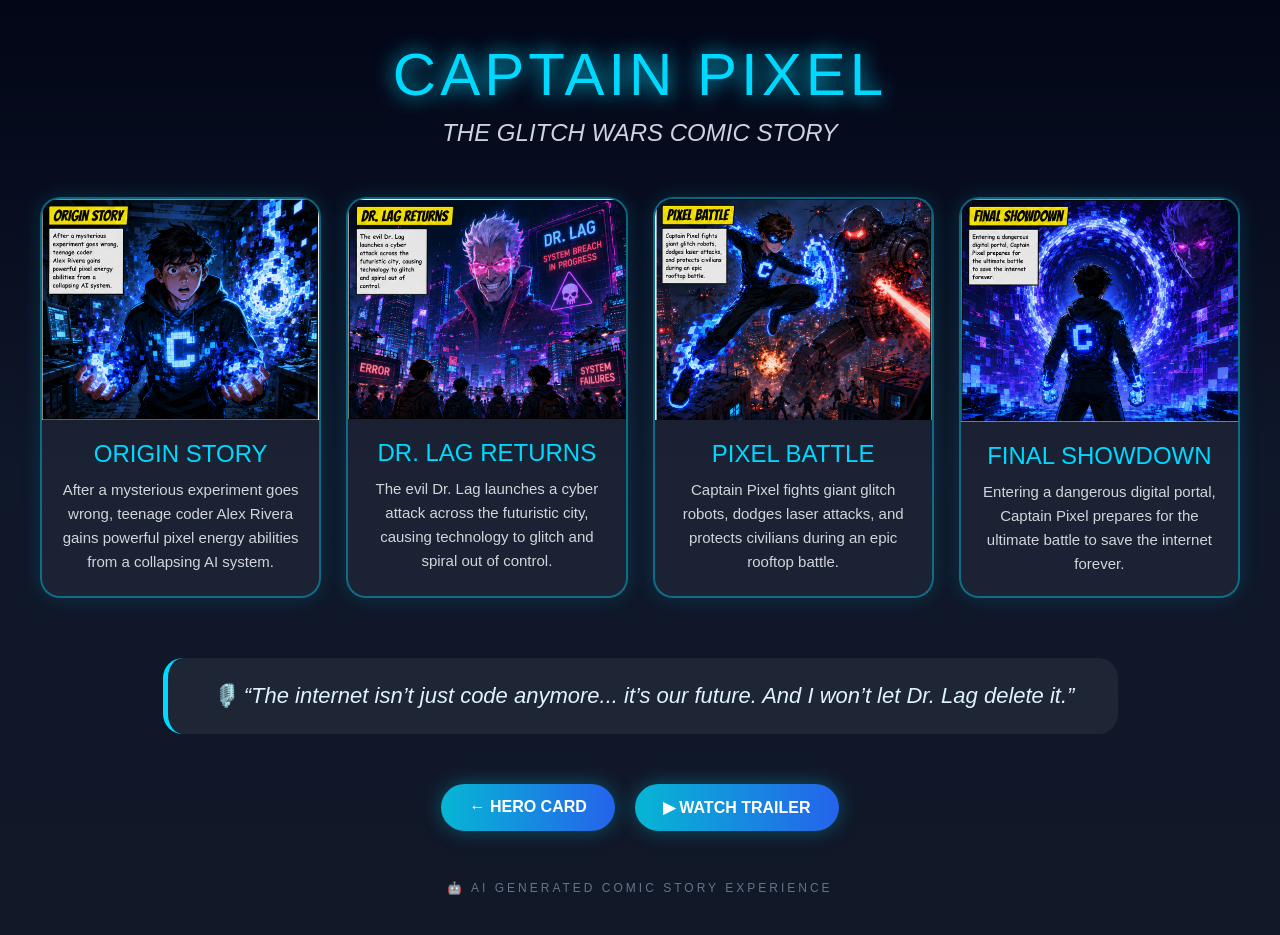
==== Superhero_project_demo/comic.html @ befc441c "Upload project demo" ====
<!DOCTYPE html>
<html lang="en">
<head>
    <meta charset="UTF-8">
    <meta name="viewport" content="width=device-width, initial-scale=1.0">
    <title>Captain Pixel Comic Story</title>

    <style>

        body {
            margin: 0;
            padding: 0;

            font-family: Arial, sans-serif;

            background:
            linear-gradient(
                to bottom,
                #020617,
                #0f172a,
                #111827
            );

            color: white;

            text-align: center;
        }

        .container {
            max-width: 1200px;

            margin: auto;

            padding: 40px 20px;
        }

        .title {
            font-size: 60px;

            color: #00d9ff;

            text-shadow:
            0 0 20px #00d9ff;

            margin-bottom: 10px;

            letter-spacing: 4px;
        }

        .subtitle {
            font-size: 24px;

            color: #cbd5e1;

            margin-bottom: 50px;

            font-style: italic;
        }

        .comic-grid {
            display: grid;

            grid-template-columns:
            repeat(auto-fit, minmax(280px, 1fr));

            gap: 25px;
        }

        .comic-panel {
            background:
            rgba(255,255,255,0.05);

            border:
            2px solid rgba(0,217,255,0.4);

            border-radius: 20px;

            overflow: hidden;

            box-shadow:
            0 0 20px rgba(0,217,255,0.15);

            transition: 0.3s ease;
        }

        .comic-panel:hover {
            transform:
            translateY(-5px)
            scale(1.02);

            box-shadow:
            0 0 30px rgba(0,217,255,0.35);
        }

        .comic-panel img {
            width: 100%;
            height: auto;
            display: block;
        }

        .panel-text {
            padding: 20px;
        }

        .panel-title {
            font-size: 24px;

            color: #00d9ff;

            margin-bottom: 10px;
        }

        .panel-description {
            color: #d1d5db;

            line-height: 1.6;

            font-size: 15px;
        }

        .quote-box {
            margin-top: 60px;

            background:
            rgba(255,255,255,0.06);

            border-left:
            5px solid #00d9ff;

            padding: 25px;

            border-radius: 20px;

            max-width: 900px;

            margin-left: auto;
            margin-right: auto;

            font-size: 22px;

            font-style: italic;

            color: #e0f2fe;
        }

        .nav-links {
            margin-top: 50px;

            display: flex;

            justify-content: center;

            gap: 20px;

            flex-wrap: wrap;
        }

        .nav-links a {
            text-decoration: none;

            color: white;

            padding: 14px 28px;

            border-radius: 999px;

            background:
            linear-gradient(
                90deg,
                #06b6d4,
                #2563eb
            );

            font-weight: bold;

            transition: 0.3s ease;

            box-shadow:
            0 0 20px rgba(0,217,255,0.3);
        }

        .nav-links a:hover {
            transform: scale(1.05);

            box-shadow:
            0 0 30px rgba(0,217,255,0.6);
        }

        .footer {
            margin-top: 50px;

            color: #64748b;

            font-size: 12px;

            letter-spacing: 3px;
        }

    </style>
</head>

<body>

    <div class="container">

        <!-- TITLE -->
        <div class="title">
            CAPTAIN PIXEL
        </div>

        <div class="subtitle">
            THE GLITCH WARS COMIC STORY
        </div>

        <!-- COMIC PANELS -->
        <div class="comic-grid">

            <!-- PANEL 1 -->
            <div class="comic-panel">

                <img src="images/originalstory.png"
                     alt="Captain Pixel discovers his powers">

                <div class="panel-text">

                    <div class="panel-title">
                        ORIGIN STORY
                    </div>

                    <div class="panel-description">
                        After a mysterious experiment goes wrong,
                        teenage coder Alex Rivera gains powerful
                        pixel energy abilities from a collapsing AI system.
                    </div>

                </div>

            </div>

            <!-- PANEL 2 -->
            <div class="comic-panel">

                <img src="images/Dr.LAG.png"
                     alt="Dr Lag attacks the city">

                <div class="panel-text">

                    <div class="panel-title">
                        DR. LAG RETURNS
                    </div>

                    <div class="panel-description">
                        The evil Dr. Lag launches a cyber attack
                        across the futuristic city, causing technology
                        to glitch and spiral out of control.
                    </div>

                </div>

            </div>

            <!-- PANEL 3 -->
            <div class="comic-panel">

                <img src="images/pixelbattle.png"
                     alt="Captain Pixel battles glitch robots">

                <div class="panel-text">

                    <div class="panel-title">
                        PIXEL BATTLE
                    </div>

                    <div class="panel-description">
                        Captain Pixel fights giant glitch robots,
                        dodges laser attacks, and protects civilians
                        during an epic rooftop battle.
                    </div>

                </div>

            </div>

            <!-- PANEL 4 -->
            <div class="comic-panel">

                <img src="images/finalshowdown.png"
                     alt="Captain Pixel enters portal">

                <div class="panel-text">

                    <div class="panel-title">
                        FINAL SHOWDOWN
                    </div>

                    <div class="panel-description">
                        Entering a dangerous digital portal,
                        Captain Pixel prepares for the ultimate
                        battle to save the internet forever.
                    </div>

                </div>

            </div>

        </div>

        <!-- QUOTE -->
        <div class="quote-box">

            🎙️ “The internet isn’t just code anymore...
            it’s our future. And I won’t let Dr. Lag delete it.”

        </div>

        <!-- NAVIGATION -->
        <div class="nav-links">

            <a href="index.html">
                ← HERO CARD
            </a>

            <a href="trailer.html">
                ▶ WATCH TRAILER
            </a>

        </div>

        <!-- FOOTER -->
        <div class="footer">
            🤖 AI GENERATED COMIC STORY EXPERIENCE
        </div>

    </div>

</body>
</html>
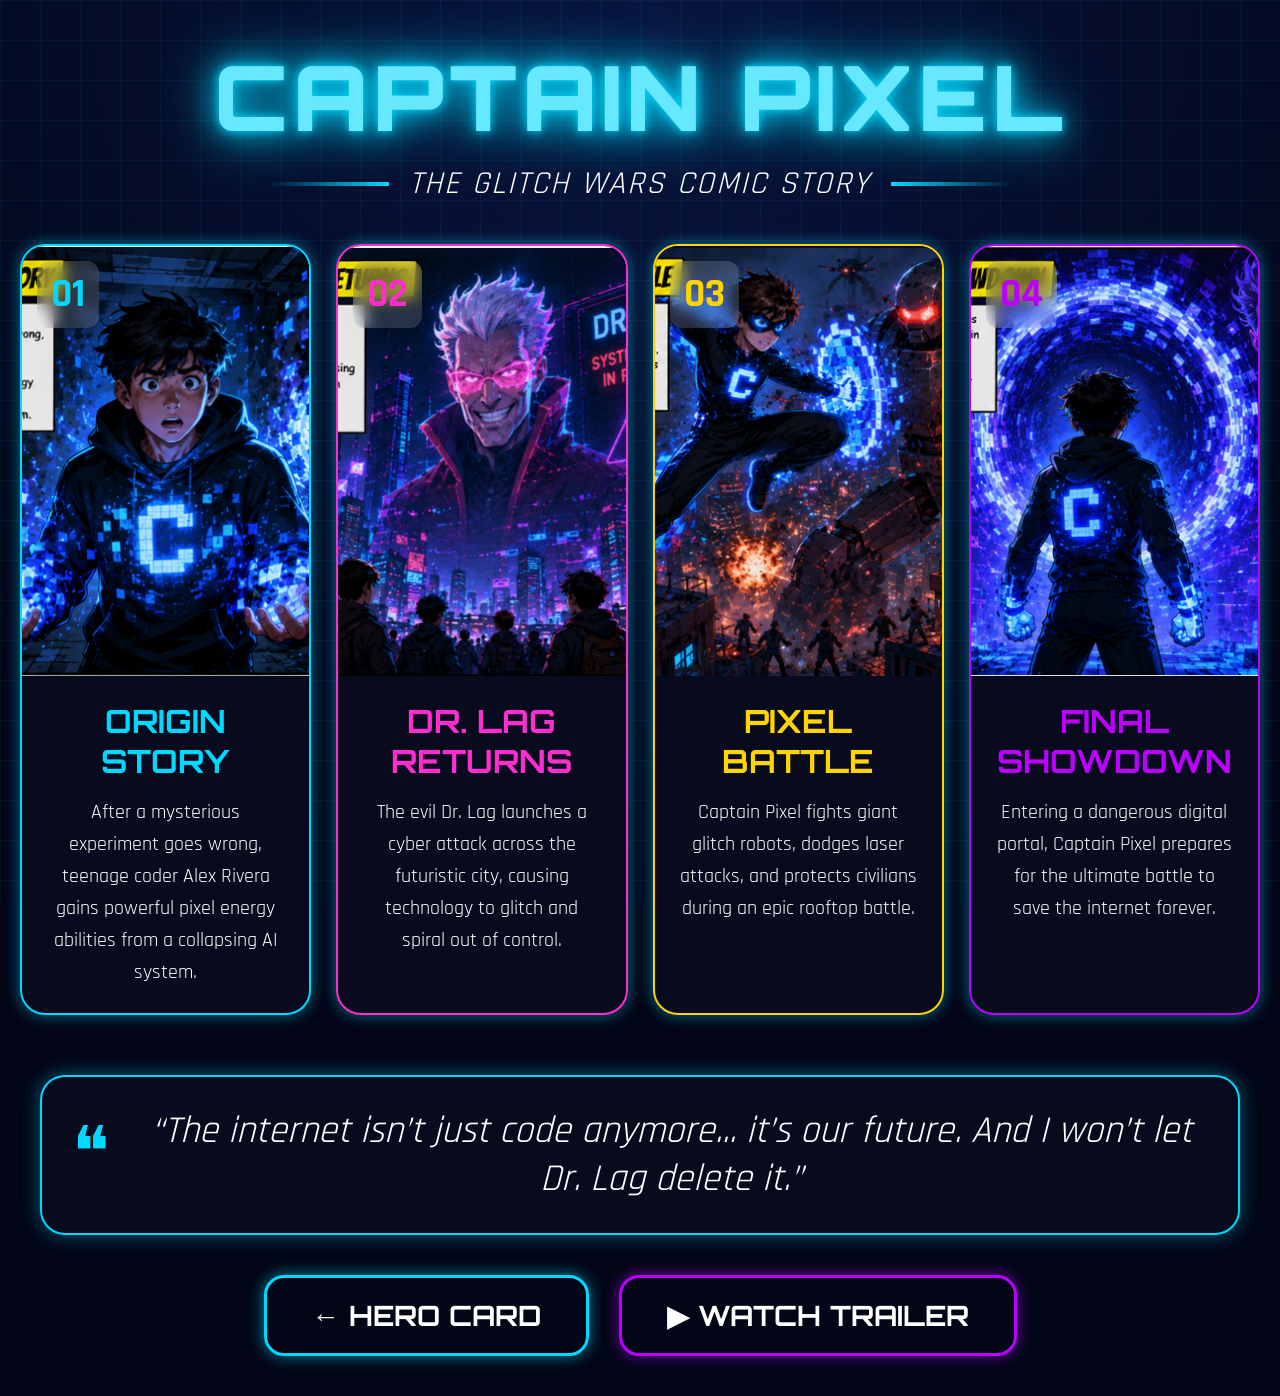
==== commit 76be03c9: "Update comic.html" ====
--- a/Superhero_project_demo/comic.html
+++ b/Superhero_project_demo/comic.html
@@ -1,337 +1,539 @@
 <!DOCTYPE html>
 <html lang="en">
 <head>
-    <meta charset="UTF-8">
-    <meta name="viewport" content="width=device-width, initial-scale=1.0">
-    <title>Captain Pixel Comic Story</title>
-
-    <style>
-
-        body {
-            margin: 0;
-            padding: 0;
-
-            font-family: Arial, sans-serif;
-
-            background:
-            linear-gradient(
-                to bottom,
-                #020617,
-                #0f172a,
-                #111827
-            );
-
-            color: white;
-
-            text-align: center;
-        }
-
-        .container {
-            max-width: 1200px;
-
-            margin: auto;
-
-            padding: 40px 20px;
-        }
-
-        .title {
-            font-size: 60px;
-
-            color: #00d9ff;
-
-            text-shadow:
-            0 0 20px #00d9ff;
-
-            margin-bottom: 10px;
-
-            letter-spacing: 4px;
-        }
-
-        .subtitle {
-            font-size: 24px;
-
-            color: #cbd5e1;
-
-            margin-bottom: 50px;
-
-            font-style: italic;
-        }
-
-        .comic-grid {
-            display: grid;
-
-            grid-template-columns:
-            repeat(auto-fit, minmax(280px, 1fr));
-
-            gap: 25px;
-        }
-
-        .comic-panel {
-            background:
-            rgba(255,255,255,0.05);
-
-            border:
-            2px solid rgba(0,217,255,0.4);
-
-            border-radius: 20px;
-
-            overflow: hidden;
-
-            box-shadow:
-            0 0 20px rgba(0,217,255,0.15);
-
-            transition: 0.3s ease;
-        }
-
-        .comic-panel:hover {
-            transform:
-            translateY(-5px)
-            scale(1.02);
-
-            box-shadow:
-            0 0 30px rgba(0,217,255,0.35);
-        }
-
-        .comic-panel img {
-            width: 100%;
-            height: auto;
-            display: block;
-        }
-
-        .panel-text {
-            padding: 20px;
-        }
-
-        .panel-title {
-            font-size: 24px;
-
-            color: #00d9ff;
-
-            margin-bottom: 10px;
-        }
-
-        .panel-description {
-            color: #d1d5db;
-
-            line-height: 1.6;
-
-            font-size: 15px;
-        }
-
-        .quote-box {
-            margin-top: 60px;
-
-            background:
-            rgba(255,255,255,0.06);
-
-            border-left:
-            5px solid #00d9ff;
-
-            padding: 25px;
-
-            border-radius: 20px;
-
-            max-width: 900px;
-
-            margin-left: auto;
-            margin-right: auto;
-
-            font-size: 22px;
-
-            font-style: italic;
-
-            color: #e0f2fe;
-        }
-
-        .nav-links {
-            margin-top: 50px;
-
-            display: flex;
-
-            justify-content: center;
-
-            gap: 20px;
-
-            flex-wrap: wrap;
-        }
-
-        .nav-links a {
-            text-decoration: none;
-
-            color: white;
-
-            padding: 14px 28px;
-
-            border-radius: 999px;
-
-            background:
-            linear-gradient(
-                90deg,
-                #06b6d4,
-                #2563eb
-            );
-
-            font-weight: bold;
-
-            transition: 0.3s ease;
-
-            box-shadow:
-            0 0 20px rgba(0,217,255,0.3);
-        }
-
-        .nav-links a:hover {
-            transform: scale(1.05);
-
-            box-shadow:
-            0 0 30px rgba(0,217,255,0.6);
-        }
-
-        .footer {
-            margin-top: 50px;
-
-            color: #64748b;
-
-            font-size: 12px;
-
-            letter-spacing: 3px;
-        }
-
-    </style>
+<meta charset="UTF-8">
+<meta name="viewport" content="width=device-width, initial-scale=1.0">
+
+<title>Captain Pixel Comic Story</title>
+
+<link rel="preconnect" href="https://fonts.googleapis.com">
+<link rel="preconnect" href="https://fonts.gstatic.com" crossorigin>
+
+<link href="https://fonts.googleapis.com/css2?family=Orbitron:wght@400;700;900&family=Rajdhani:wght@400;600;700&display=swap" rel="stylesheet">
+
+<style>
+
+*{
+    margin:0;
+    padding:0;
+    box-sizing:border-box;
+}
+
+body{
+
+    font-family:'Rajdhani',sans-serif;
+
+    background:
+    radial-gradient(circle at top,#091540,#020617 60%);
+
+    color:white;
+
+    min-height:100vh;
+
+    overflow-x:hidden;
+
+    padding:40px 20px;
+}
+
+/* glowing background squares */
+
+body::before{
+
+    content:"";
+
+    position:fixed;
+
+    inset:0;
+
+    background-image:
+    linear-gradient(rgba(0,255,255,0.05) 1px, transparent 1px),
+    linear-gradient(90deg, rgba(0,255,255,0.05) 1px, transparent 1px);
+
+    background-size:40px 40px;
+
+    pointer-events:none;
+}
+
+/* container */
+
+.container{
+
+    max-width:1500px;
+
+    margin:auto;
+
+    text-align:center;
+}
+
+/* title */
+
+.main-title{
+
+    font-family:'Orbitron',sans-serif;
+
+    font-size:90px;
+
+    font-weight:900;
+
+    color:#67e8ff;
+
+    text-shadow:
+    0 0 10px #00d9ff,
+    0 0 30px #00d9ff,
+    0 0 60px #00d9ff;
+
+    letter-spacing:5px;
+
+    margin-bottom:10px;
+}
+
+.subtitle{
+
+    display:flex;
+
+    align-items:center;
+
+    justify-content:center;
+
+    gap:20px;
+
+    margin-bottom:40px;
+
+    color:white;
+
+    font-style:italic;
+
+    font-size:32px;
+
+    letter-spacing:2px;
+}
+
+.subtitle::before,
+.subtitle::after{
+
+    content:"";
+
+    width:120px;
+
+    height:4px;
+
+    background:linear-gradient(to right,transparent,#00d9ff);
+}
+
+.subtitle::after{
+
+    background:linear-gradient(to left,transparent,#00d9ff);
+}
+
+/* comic grid */
+
+.comic-grid{
+
+    display:grid;
+
+    grid-template-columns:repeat(4,1fr);
+
+    gap:25px;
+
+    margin-top:30px;
+}
+
+/* panels */
+
+.panel{
+
+    background:rgba(8,12,30,0.95);
+
+    border-radius:25px;
+
+    overflow:hidden;
+
+    position:relative;
+
+    transition:0.3s;
+
+    border:2px solid #00d9ff;
+
+    box-shadow:
+    0 0 15px rgba(0,217,255,0.5);
+}
+
+.panel:hover{
+
+    transform:translateY(-10px) scale(1.02);
+
+    box-shadow:
+    0 0 25px rgba(0,217,255,0.9);
+}
+
+/* panel number */
+
+.panel-number{
+
+    position:absolute;
+
+    top:15px;
+
+    left:15px;
+
+    background:rgba(255,255,255,0.15);
+
+    backdrop-filter:blur(8px);
+
+    padding:8px 14px;
+
+    border-radius:12px;
+
+    font-size:40px;
+
+    font-weight:700;
+
+    z-index:2;
+}
+
+/* image */
+
+.panel img{
+
+    width:100%;
+
+    height:430px;
+
+    object-fit:cover;
+
+    display:block;
+}
+
+/* content */
+
+.panel-content{
+
+    padding:25px;
+}
+
+.panel-title{
+
+    font-family:'Orbitron',sans-serif;
+
+    font-size:32px;
+
+    margin-bottom:15px;
+
+    text-transform:uppercase;
+}
+
+.panel p{
+
+    font-size:20px;
+
+    line-height:1.6;
+}
+
+/* colors */
+
+.blue{
+    border-color:#00d9ff;
+}
+
+.blue .panel-title,
+.blue .panel-number{
+    color:#00d9ff;
+}
+
+.pink{
+    border-color:#ff2dcf;
+}
+
+.pink .panel-title,
+.pink .panel-number{
+    color:#ff2dcf;
+}
+
+.yellow{
+    border-color:#ffd500;
+}
+
+.yellow .panel-title,
+.yellow .panel-number{
+    color:#ffd500;
+}
+
+.purple{
+    border-color:#bb00ff;
+}
+
+.purple .panel-title,
+.purple .panel-number{
+    color:#bb00ff;
+}
+
+/* quote */
+
+.quote-box{
+
+    margin:60px auto 40px;
+
+    max-width:1200px;
+
+    border:2px solid #00d9ff;
+
+    border-radius:25px;
+
+    padding:30px;
+
+    background:rgba(8,12,30,0.9);
+
+    display:flex;
+
+    align-items:center;
+
+    justify-content:center;
+
+    gap:25px;
+
+    box-shadow:
+    0 0 20px rgba(0,217,255,0.4);
+}
+
+.quote-icon{
+
+    font-size:70px;
+
+    color:#00d9ff;
+}
+
+.quote-text{
+
+    font-size:38px;
+
+    font-style:italic;
+
+    color:white;
+}
+
+/* buttons */
+
+.buttons{
+
+    display:flex;
+
+    justify-content:center;
+
+    gap:30px;
+
+    margin-top:20px;
+}
+
+.btn{
+
+    text-decoration:none;
+
+    color:white;
+
+    font-size:28px;
+
+    font-weight:700;
+
+    padding:20px 45px;
+
+    border-radius:20px;
+
+    transition:0.3s;
+
+    font-family:'Orbitron',sans-serif;
+}
+
+.btn-blue{
+
+    border:3px solid #00d9ff;
+
+    box-shadow:0 0 15px rgba(0,217,255,0.6);
+}
+
+.btn-purple{
+
+    border:3px solid #bb00ff;
+
+    box-shadow:0 0 15px rgba(187,0,255,0.6);
+}
+
+.btn:hover{
+
+    transform:scale(1.05);
+
+    box-shadow:
+    0 0 30px rgba(255,255,255,0.8);
+}
+
+/* responsive */
+
+@media(max-width:1200px){
+
+    .comic-grid{
+
+        grid-template-columns:repeat(2,1fr);
+    }
+
+    .main-title{
+
+        font-size:60px;
+    }
+}
+
+@media(max-width:700px){
+
+    .comic-grid{
+
+        grid-template-columns:1fr;
+    }
+
+    .main-title{
+
+        font-size:42px;
+    }
+
+    .subtitle{
+
+        font-size:18px;
+    }
+
+    .buttons{
+
+        flex-direction:column;
+    }
+
+    .quote-text{
+
+        font-size:24px;
+    }
+  
+}
+
+</style>
 </head>
 
 <body>
 
-    <div class="container">
-
-        <!-- TITLE -->
-        <div class="title">
-            CAPTAIN PIXEL
+<div class="container">
+
+    <h1 class="main-title">CAPTAIN PIXEL</h1>
+
+    <div class="subtitle">
+        THE GLITCH WARS COMIC STORY
+    </div>
+
+    <div class="comic-grid">
+
+        <!-- panel 1 -->
+
+        <div class="panel blue">
+
+            <div class="panel-number">01</div>
+
+            <img src="images/originalstory.png">
+
+            <div class="panel-content">
+
+                <h2 class="panel-title">ORIGIN STORY</h2>
+
+                <p>
+                    After a mysterious experiment goes wrong, teenage coder Alex Rivera gains powerful pixel energy abilities from a collapsing AI system.
+                </p>
+
+            </div>
+
         </div>
 
-        <div class="subtitle">
-            THE GLITCH WARS COMIC STORY
+        <!-- panel 2 -->
+
+        <div class="panel pink">
+
+            <div class="panel-number">02</div>
+
+            <img src="images/Dr.LAG.png">
+
+            <div class="panel-content">
+
+                <h2 class="panel-title">DR. LAG RETURNS</h2>
+
+                <p>
+                    The evil Dr. Lag launches a cyber attack across the futuristic city, causing technology to glitch and spiral out of control.
+                </p>
+
+            </div>
+
         </div>
 
-        <!-- COMIC PANELS -->
-        <div class="comic-grid">
-
-            <!-- PANEL 1 -->
-            <div class="comic-panel">
-
-                <img src="images/originalstory.png"
-                     alt="Captain Pixel discovers his powers">
-
-                <div class="panel-text">
-
-                    <div class="panel-title">
-                        ORIGIN STORY
-                    </div>
-
-                    <div class="panel-description">
-                        After a mysterious experiment goes wrong,
-                        teenage coder Alex Rivera gains powerful
-                        pixel energy abilities from a collapsing AI system.
-                    </div>
-
-                </div>
+        <!-- panel 3 -->
+
+        <div class="panel yellow">
+
+            <div class="panel-number">03</div>
+
+            <img src="images/pixelbattle.png">
+
+            <div class="panel-content">
+
+                <h2 class="panel-title">PIXEL BATTLE</h2>
+
+                <p>
+                    Captain Pixel fights giant glitch robots, dodges laser attacks, and protects civilians during an epic rooftop battle.
+                </p>
 
             </div>
 
-            <!-- PANEL 2 -->
-            <div class="comic-panel">
-
-                <img src="images/Dr.LAG.png"
-                     alt="Dr Lag attacks the city">
-
-                <div class="panel-text">
-
-                    <div class="panel-title">
-                        DR. LAG RETURNS
-                    </div>
-
-                    <div class="panel-description">
-                        The evil Dr. Lag launches a cyber attack
-                        across the futuristic city, causing technology
-                        to glitch and spiral out of control.
-                    </div>
-
-                </div>
+        </div>
+
+        <!-- panel 4 -->
+
+        <div class="panel purple">
+
+            <div class="panel-number">04</div>
+
+            <img src="images/finalshowdown.png">
+
+            <div class="panel-content">
+
+                <h2 class="panel-title">FINAL SHOWDOWN</h2>
+
+                <p>
+                    Entering a dangerous digital portal, Captain Pixel prepares for the ultimate battle to save the internet forever.
+                </p>
 
             </div>
 
-            <!-- PANEL 3 -->
-            <div class="comic-panel">
-
-                <img src="images/pixelbattle.png"
-                     alt="Captain Pixel battles glitch robots">
-
-                <div class="panel-text">
-
-                    <div class="panel-title">
-                        PIXEL BATTLE
-                    </div>
-
-                    <div class="panel-description">
-                        Captain Pixel fights giant glitch robots,
-                        dodges laser attacks, and protects civilians
-                        during an epic rooftop battle.
-                    </div>
-
-                </div>
-
-            </div>
-
-            <!-- PANEL 4 -->
-            <div class="comic-panel">
-
-                <img src="images/finalshowdown.png"
-                     alt="Captain Pixel enters portal">
-
-                <div class="panel-text">
-
-                    <div class="panel-title">
-                        FINAL SHOWDOWN
-                    </div>
-
-                    <div class="panel-description">
-                        Entering a dangerous digital portal,
-                        Captain Pixel prepares for the ultimate
-                        battle to save the internet forever.
-                    </div>
-
-                </div>
-
-            </div>
-
         </div>
 
-        <!-- QUOTE -->
-        <div class="quote-box">
-
-            🎙️ “The internet isn’t just code anymore...
-            it’s our future. And I won’t let Dr. Lag delete it.”
-
+    </div>
+
+    <!-- quote -->
+
+    <div class="quote-box">
+
+        <div class="quote-icon">❝</div>
+
+        <div class="quote-text">
+            “The internet isn’t just code anymore... it’s our future. And I won’t let Dr. Lag delete it.”
         </div>
 
-        <!-- NAVIGATION -->
-        <div class="nav-links">
-
-            <a href="index.html">
-                ← HERO CARD
-            </a>
-
-            <a href="trailer.html">
-                ▶ WATCH TRAILER
-            </a>
-
-        </div>
-
-        <!-- FOOTER -->
-        <div class="footer">
-            🤖 AI GENERATED COMIC STORY EXPERIENCE
-        </div>
-
     </div>
 
+    <!-- buttons -->
+
+    <div class="buttons">
+
+        <a href="index.html" class="btn btn-blue">
+            ← HERO CARD
+        </a>
+
+        <a href="trailer.html" class="btn btn-purple">
+            ▶ WATCH TRAILER
+        </a>
+
+    </div>
+
+
+</div>
+
 </body>
-</html>+</html>
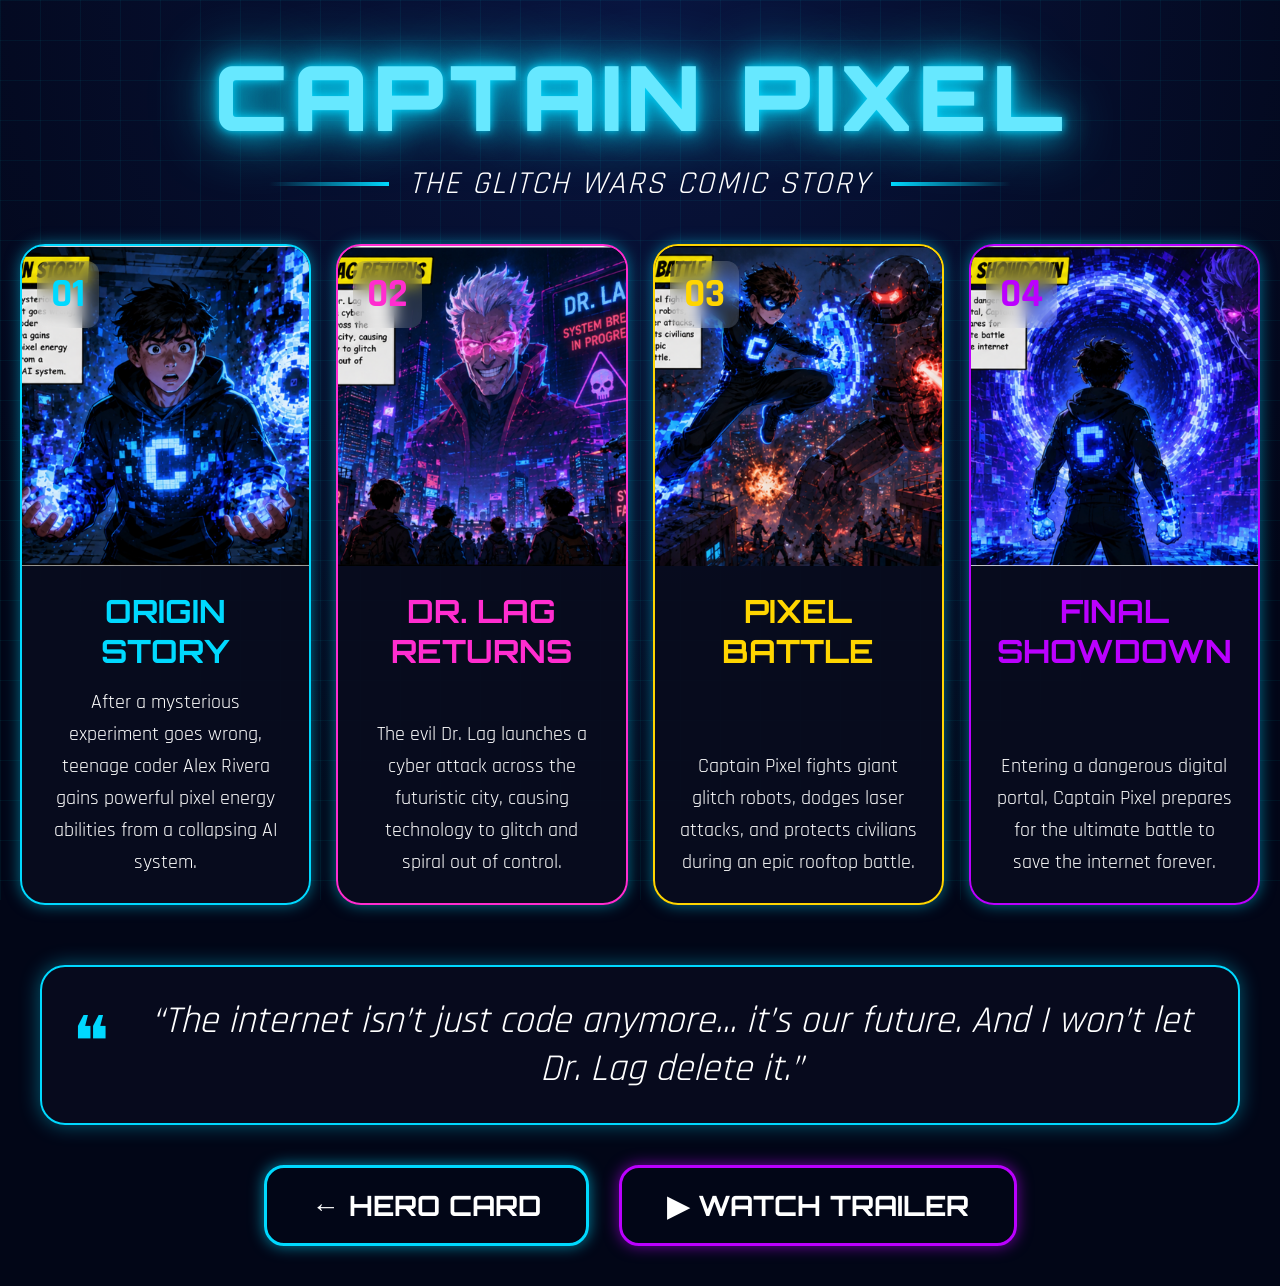
==== commit 73a6c855: "Update comic.html to connect to each story page" ====
--- a/Superhero_project_demo/comic.html
+++ b/Superhero_project_demo/comic.html
@@ -1,12 +1,16 @@
 <!DOCTYPE html>
 <html lang="en">
+
 <head>
+
 <meta charset="UTF-8">
+
 <meta name="viewport" content="width=device-width, initial-scale=1.0">
 
 <title>Captain Pixel Comic Story</title>
 
 <link rel="preconnect" href="https://fonts.googleapis.com">
+
 <link rel="preconnect" href="https://fonts.gstatic.com" crossorigin>
 
 <link href="https://fonts.googleapis.com/css2?family=Orbitron:wght@400;700;900&family=Rajdhani:wght@400;600;700&display=swap" rel="stylesheet">
@@ -35,7 +39,7 @@
     padding:40px 20px;
 }
 
-/* glowing background squares */
+/* glowing background */
 
 body::before{
 
@@ -52,6 +56,8 @@
     background-size:40px 40px;
 
     pointer-events:none;
+
+    z-index:-1;
 }
 
 /* container */
@@ -138,6 +144,17 @@
     margin-top:30px;
 }
 
+/* links */
+
+.panel-link{
+
+    text-decoration:none;
+
+    color:white;
+
+    display:block;
+}
+
 /* panels */
 
 .panel{
@@ -156,6 +173,12 @@
 
     box-shadow:
     0 0 15px rgba(0,217,255,0.5);
+
+    display:flex;
+
+    flex-direction:column;
+
+    height:100%;
 }
 
 .panel:hover{
@@ -197,10 +220,12 @@
 
     width:100%;
 
-    height:430px;
+    height:320px;
 
     object-fit:cover;
 
+    object-position:center;
+
     display:block;
 }
 
@@ -209,6 +234,14 @@
 .panel-content{
 
     padding:25px;
+
+    flex:1;
+
+    display:flex;
+
+    flex-direction:column;
+
+    justify-content:space-between;
 }
 
 .panel-title{
@@ -322,6 +355,8 @@
     gap:30px;
 
     margin-top:20px;
+
+    flex-wrap:wrap;
 }
 
 .btn{
@@ -406,10 +441,15 @@
 
         font-size:24px;
     }
-  
+
+    .panel img{
+
+        height:260px;
+    }
 }
 
 </style>
+
 </head>
 
 <body>
@@ -424,89 +464,105 @@
 
     <div class="comic-grid">
 
-        <!-- panel 1 -->
-
-        <div class="panel blue">
-
-            <div class="panel-number">01</div>
-
-            <img src="images/originalstory.png">
-
-            <div class="panel-content">
-
-                <h2 class="panel-title">ORIGIN STORY</h2>
-
-                <p>
-                    After a mysterious experiment goes wrong, teenage coder Alex Rivera gains powerful pixel energy abilities from a collapsing AI system.
-                </p>
+        <!-- Panel 1 -->
+
+        <a href="origin.html" class="panel-link">
+
+            <div class="panel blue">
+
+                <div class="panel-number">01</div>
+
+                <img src="images/originalstory.png" alt="Origin Story">
+
+                <div class="panel-content">
+
+                    <h2 class="panel-title">ORIGIN STORY</h2>
+
+                    <p>
+                        After a mysterious experiment goes wrong, teenage coder Alex Rivera gains powerful pixel energy abilities from a collapsing AI system.
+                    </p>
+
+                </div>
 
             </div>
 
-        </div>
-
-        <!-- panel 2 -->
-
-        <div class="panel pink">
-
-            <div class="panel-number">02</div>
-
-            <img src="images/Dr.LAG.png">
-
-            <div class="panel-content">
-
-                <h2 class="panel-title">DR. LAG RETURNS</h2>
-
-                <p>
-                    The evil Dr. Lag launches a cyber attack across the futuristic city, causing technology to glitch and spiral out of control.
-                </p>
+        </a>
+
+        <!-- Panel 2 -->
+
+        <a href="drlag.html" class="panel-link">
+
+            <div class="panel pink">
+
+                <div class="panel-number">02</div>
+
+                <img src="images/Dr.LAG.png" alt="Dr Lag Returns">
+
+                <div class="panel-content">
+
+                    <h2 class="panel-title">DR. LAG RETURNS</h2>
+
+                    <p>
+                        The evil Dr. Lag launches a cyber attack across the futuristic city, causing technology to glitch and spiral out of control.
+                    </p>
+
+                </div>
 
             </div>
 
-        </div>
-
-        <!-- panel 3 -->
-
-        <div class="panel yellow">
-
-            <div class="panel-number">03</div>
-
-            <img src="images/pixelbattle.png">
-
-            <div class="panel-content">
-
-                <h2 class="panel-title">PIXEL BATTLE</h2>
-
-                <p>
-                    Captain Pixel fights giant glitch robots, dodges laser attacks, and protects civilians during an epic rooftop battle.
-                </p>
+        </a>
+
+        <!-- Panel 3 -->
+
+        <a href="battle.html" class="panel-link">
+
+            <div class="panel yellow">
+
+                <div class="panel-number">03</div>
+
+                <img src="images/pixelbattle.png" alt="Pixel Battle">
+
+                <div class="panel-content">
+
+                    <h2 class="panel-title">PIXEL BATTLE</h2>
+
+                    <p>
+                        Captain Pixel fights giant glitch robots, dodges laser attacks, and protects civilians during an epic rooftop battle.
+                    </p>
+
+                </div>
 
             </div>
 
-        </div>
-
-        <!-- panel 4 -->
-
-        <div class="panel purple">
-
-            <div class="panel-number">04</div>
-
-            <img src="images/finalshowdown.png">
-
-            <div class="panel-content">
-
-                <h2 class="panel-title">FINAL SHOWDOWN</h2>
-
-                <p>
-                    Entering a dangerous digital portal, Captain Pixel prepares for the ultimate battle to save the internet forever.
-                </p>
+        </a>
+
+        <!-- Panel 4 -->
+
+        <a href="showdown.html" class="panel-link">
+
+            <div class="panel purple">
+
+                <div class="panel-number">04</div>
+
+                <img src="images/finalshowdown.png" alt="Final Showdown">
+
+                <div class="panel-content">
+
+                    <h2 class="panel-title">FINAL SHOWDOWN</h2>
+
+                    <p>
+                        Entering a dangerous digital portal, Captain Pixel prepares for the ultimate battle to save the internet forever.
+                    </p>
+
+                </div>
 
             </div>
 
-        </div>
+        </a>
 
     </div>
 
-    <!-- quote -->
+    <!-- Quote -->
 
     <div class="quote-box">
 
@@ -518,7 +574,7 @@
 
     </div>
 
-    <!-- buttons -->
+    <!-- Buttons -->
 
     <div class="buttons">
 
@@ -532,8 +588,8 @@
 
     </div>
 
-
 </div>
 
 </body>
+
 </html>
